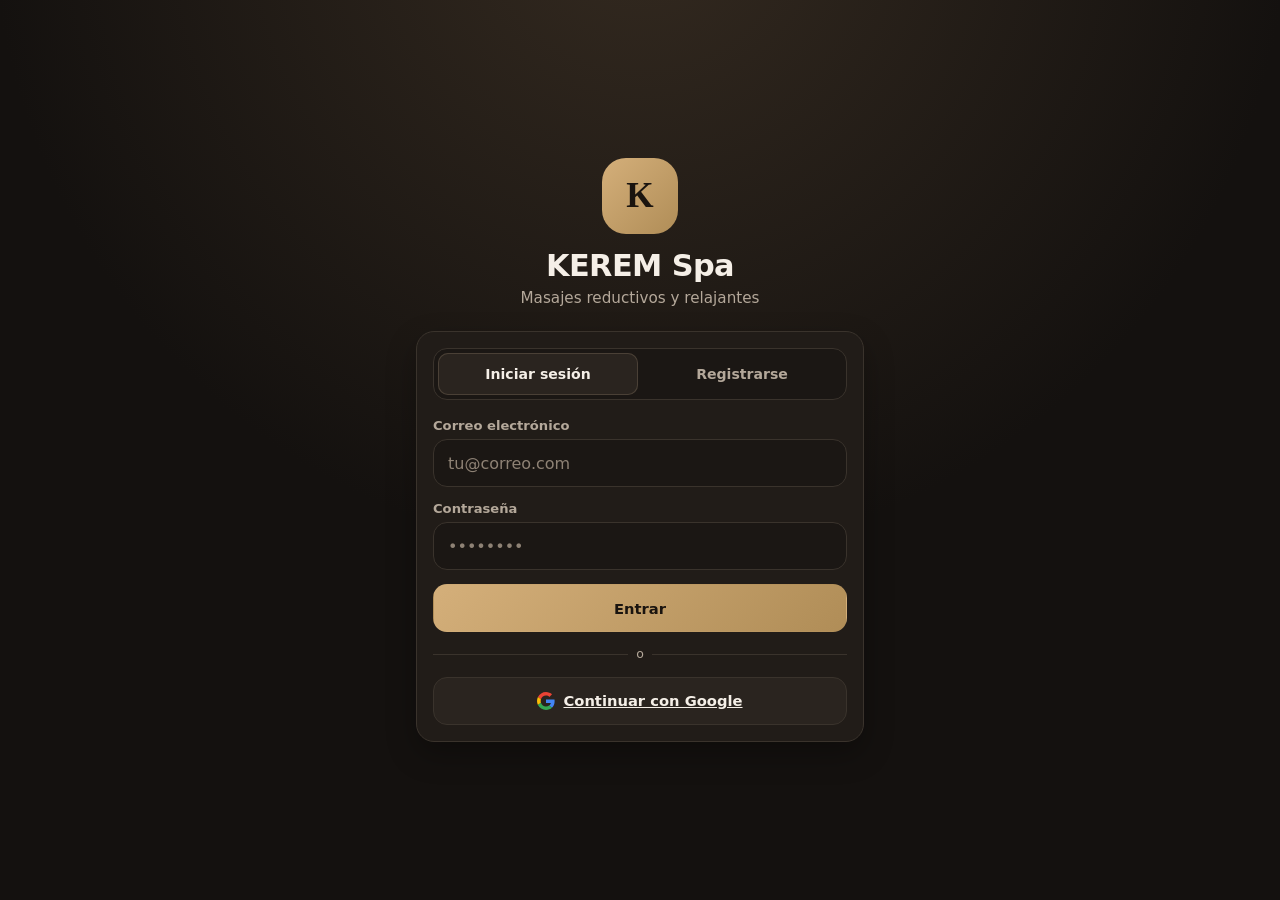
==== static/index.html @ d8e139bd "Initial KEREM Spa PWA: FastAPI, Supabase-ready, Vercel config, PWA UI" ====
<!doctype html>
<html lang="es">
<head>
  <meta charset="utf-8" />
  <meta name="viewport" content="width=device-width, initial-scale=1, viewport-fit=cover" />
  <meta name="theme-color" content="#14110f" />
  <meta name="apple-mobile-web-app-capable" content="yes" />
  <meta name="apple-mobile-web-app-status-bar-style" content="black-translucent" />
  <meta name="apple-mobile-web-app-title" content="KEREM Spa" />
  <title>KEREM Spa</title>
  <link rel="manifest" href="/static/manifest.json" />
  <link rel="icon" href="/static/icons/icon-192.svg" type="image/svg+xml" />
  <link rel="apple-touch-icon" href="/static/icons/icon-192.svg" />
  <link rel="stylesheet" href="/static/styles.css?v=20261125a" />
</head>
<body>
  <!-- AUTH -->
  <section id="authView" class="auth-wrap">
    <div class="auth-logo">K</div>
    <h1 class="auth-title">KEREM Spa</h1>
    <p class="auth-sub">Masajes reductivos y relajantes</p>

    <div class="card">
      <div class="seg">
        <button id="tabLogin" class="seg-btn active" type="button">Iniciar sesión</button>
        <button id="tabRegister" class="seg-btn" type="button">Registrarse</button>
      </div>

      <form id="loginForm" novalidate>
        <div class="field">
          <label class="label" for="loginEmail">Correo electrónico</label>
          <input id="loginEmail" name="email" type="email" class="input" autocomplete="email" required placeholder="tu@correo.com" />
        </div>
        <div class="field">
          <label class="label" for="loginPassword">Contraseña</label>
          <input id="loginPassword" name="password" type="password" class="input" autocomplete="current-password" required placeholder="••••••••" />
        </div>
        <button type="submit" class="btn btn-brand btn-block">Entrar</button>
        <p id="loginError" class="small hidden" style="color:var(--danger);margin-top:10px;"></p>
        <div class="flex items-center gap-2" style="margin:14px 0;">
          <div style="flex:1;height:1px;background:var(--line);"></div>
          <span class="small muted">o</span>
          <div style="flex:1;height:1px;background:var(--line);"></div>
        </div>
        <a id="googleLoginBtn" href="/auth/google" class="btn btn-ghost btn-block">
          <svg width="18" height="18" viewBox="0 0 48 48" aria-hidden="true"><path fill="#EA4335" d="M24 9.5c3.54 0 6.71 1.22 9.21 3.6l6.85-6.85C35.9 2.38 30.47 0 24 0 14.62 0 6.51 5.38 2.56 13.22l7.98 6.19C12.43 13.72 17.74 9.5 24 9.5z"/><path fill="#4285F4" d="M46.98 24.55c0-1.57-.15-3.09-.38-4.55H24v9.02h12.94c-.58 2.96-2.26 5.48-4.78 7.18l7.73 6c4.51-4.18 7.09-10.36 7.09-17.65z"/><path fill="#FBBC05" d="M10.53 28.59c-.48-1.45-.76-2.99-.76-4.59s.27-3.14.76-4.59l-7.98-6.19C.92 16.46 0 20.12 0 24c0 3.88.92 7.54 2.56 10.78l7.97-6.19z"/><path fill="#34A853" d="M24 48c6.48 0 11.93-2.13 15.89-5.81l-7.73-6c-2.15 1.45-4.92 2.3-8.16 2.3-6.26 0-11.57-4.22-13.47-9.91l-7.98 6.19C6.51 42.62 14.62 48 24 48z"/></svg>
          Continuar con Google
        </a>
      </form>

      <form id="registerForm" class="hidden" novalidate>
        <div class="field">
          <label class="label" for="regName">Nombre completo</label>
          <input id="regName" name="full_name" class="input" required minlength="2" placeholder="Tu nombre" />
        </div>
        <div class="field">
          <label class="label" for="regEmail">Correo electrónico</label>
          <input id="regEmail" name="email" type="email" class="input" required placeholder="tu@correo.com" />
        </div>
        <div class="field">
          <label class="label" for="regPhone">Teléfono (opcional)</label>
          <input id="regPhone" name="phone" type="tel" class="input" placeholder="+52..." />
        </div>
        <div class="field">
          <label class="label" for="regPassword">Contraseña</label>
          <input id="regPassword" name="password" type="password" class="input" required minlength="8" placeholder="Mínimo 8 caracteres" />
        </div>
        <button type="submit" class="btn btn-brand btn-block">Crear cuenta</button>
        <p id="registerError" class="small hidden" style="color:var(--danger);margin-top:10px;"></p>
        <div class="flex items-center gap-2" style="margin:14px 0;">
          <div style="flex:1;height:1px;background:var(--line);"></div>
          <span class="small muted">o</span>
          <div style="flex:1;height:1px;background:var(--line);"></div>
        </div>
        <a href="/auth/google" class="btn btn-ghost btn-block">
          <svg width="18" height="18" viewBox="0 0 48 48" aria-hidden="true"><path fill="#EA4335" d="M24 9.5c3.54 0 6.71 1.22 9.21 3.6l6.85-6.85C35.9 2.38 30.47 0 24 0 14.62 0 6.51 5.38 2.56 13.22l7.98 6.19C12.43 13.72 17.74 9.5 24 9.5z"/><path fill="#4285F4" d="M46.98 24.55c0-1.57-.15-3.09-.38-4.55H24v9.02h12.94c-.58 2.96-2.26 5.48-4.78 7.18l7.73 6c4.51-4.18 7.09-10.36 7.09-17.65z"/><path fill="#FBBC05" d="M10.53 28.59c-.48-1.45-.76-2.99-.76-4.59s.27-3.14.76-4.59l-7.98-6.19C.92 16.46 0 20.12 0 24c0 3.88.92 7.54 2.56 10.78l7.97-6.19z"/><path fill="#34A853" d="M24 48c6.48 0 11.93-2.13 15.89-5.81l-7.73-6c-2.15 1.45-4.92 2.3-8.16 2.3-6.26 0-11.57-4.22-13.47-9.91l-7.98 6.19C6.51 42.62 14.62 48 24 48z"/></svg>
          Continuar con Google
        </a>
      </form>
    </div>
  </section>

  <!-- CLIENT APP -->
  <section id="clientView" class="hidden">
    <div class="app-shell">
      <header class="topbar">
        <div class="brand-mark">
          <div class="brand-icon">K</div>
          <div>
            <p class="brand-title">KEREM Spa</p>
            <p id="clientName" class="brand-sub">Bienvenida</p>
          </div>
        </div>
        <div class="flex gap-2 items-center">
          <div class="notif-wrap">
            <button id="notifBtn" class="icon-btn" type="button" aria-label="Notificaciones">
              <svg viewBox="0 0 24 24" fill="none" stroke="currentColor" stroke-width="2" stroke-linecap="round" stroke-linejoin="round"><path d="M6 8a6 6 0 0 1 12 0c0 7 3 9 3 9H3s3-2 3-9"/><path d="M10.3 21a1.94 1.94 0 0 0 3.4 0"/></svg>
              <span id="notifBadge" class="notif-badge hidden">0</span>
            </button>
            <div id="notifPanel" class="notif-panel hidden">
              <div class="notif-head">
                <span>Notificaciones</span>
                <button id="notifReadAll" class="small" style="color:var(--brand);">Marcar leídas</button>
              </div>
              <div id="notifList" class="notif-list"></div>
            </div>
          </div>
          <button id="logoutBtn" class="icon-btn" type="button" aria-label="Cerrar sesión">
            <svg viewBox="0 0 24 24" fill="none" stroke="currentColor" stroke-width="2" stroke-linecap="round" stroke-linejoin="round"><path d="M9 21H5a2 2 0 0 1-2-2V5a2 2 0 0 1 2-2h4"/><polyline points="16 17 21 12 16 7"/><line x1="21" y1="12" x2="9" y2="12"/></svg>
          </button>
        </div>
      </header>

      <div id="offlineBar" class="offline-bar">Sin conexión. Puedes consultar, pero agendar o cancelar requiere internet.</div>

      <main>
        <section id="tabBook" class="screen active">
          <div class="card">
            <div class="stepper">
              <div class="step-item active" data-step="1"><span class="step-dot" id="stepDot1">1</span><span class="step-label">Servicio</span></div>
              <div class="step-line" id="stepLine1"></div>
              <div class="step-item" data-step="2"><span class="step-dot" id="stepDot2">2</span><span class="step-label">Fecha y hora</span></div>
              <div class="step-line" id="stepLine2"></div>
              <div class="step-item" data-step="3"><span class="step-dot" id="stepDot3">3</span><span class="step-label">Confirmar</span></div>
            </div>

            <div id="wStep1">
              <h2 class="section-title">Elige tu servicio</h2>
              <div id="serviceList"></div>
              <p id="step1Hint" class="small hidden" style="color:var(--danger);margin-top:10px;">Selecciona un servicio para continuar.</p>
              <button type="button" id="nextBtn1" class="btn btn-brand btn-block mt-4" disabled>Continuar</button>
            </div>

            <div id="wStep2" class="hidden">
              <h2 class="section-title">Fecha y hora</h2>
              <div class="field">
                <label class="label" for="dateInput">Fecha</label>
                <input type="date" id="dateInput" class="input" />
              </div>
              <div id="slotsGrid" class="slots-grid"></div>
              <p id="slotHint" class="small muted mt-3 hidden">Cargando horarios…</p>
              <p id="step2Hint" class="small hidden" style="color:var(--danger);margin-top:10px;">Selecciona un horario para continuar.</p>
              <div class="flex gap-2 mt-4">
                <button type="button" id="backBtn2" class="btn btn-ghost" style="flex:1;">Atrás</button>
                <button type="button" id="nextBtn2" class="btn btn-brand" style="flex:1;" disabled>Continuar</button>
              </div>
            </div>

            <div id="wStep3" class="hidden">
              <h2 class="section-title">Confirmar cita</h2>
              <div id="confirmSummary" class="list-card" style="margin:0;"></div>
              <div class="flex gap-2 mt-4">
                <button type="button" id="backBtn3" class="btn btn-ghost" style="flex:1;">Atrás</button>
                <button type="button" id="bookBtn" class="btn btn-brand" style="flex:1;">Confirmar cita</button>
              </div>
            </div>
          </div>
        </section>

        <section id="tabAppointments" class="screen">
          <div class="card">
            <div class="section-head">
              <h2 class="section-title">Mis citas</h2>
              <button id="refreshAppts" class="btn btn-ghost btn-sm" type="button">Actualizar</button>
            </div>
            <div id="myAppointments"></div>
          </div>
        </section>
      </main>
    </div>

    <nav class="bottom-nav" aria-label="Navegación principal">
      <button id="clientTabBook" class="nav-item active" type="button" data-tab="book">
        <svg viewBox="0 0 24 24" fill="none" stroke="currentColor" stroke-width="2" stroke-linecap="round" stroke-linejoin="round"><rect x="3" y="4" width="18" height="18" rx="2"/><line x1="16" y1="2" x2="16" y2="6"/><line x1="8" y1="2" x2="8" y2="6"/><line x1="3" y1="10" x2="21" y2="10"/></svg>
        <span>Agendar</span>
      </button>
      <button id="clientTabAppointments" class="nav-item" type="button" data-tab="appointments">
        <svg viewBox="0 0 24 24" fill="none" stroke="currentColor" stroke-width="2" stroke-linecap="round" stroke-linejoin="round"><path d="M8 6h13"/><path d="M8 12h13"/><path d="M8 18h13"/><path d="M3 6h.01"/><path d="M3 12h.01"/><path d="M3 18h.01"/></svg>
        <span>Mis citas</span>
      </button>
    </nav>
  </section>

  <div id="toast" class="toast" role="status" aria-live="polite"></div>
  <script src="/static/app.js?v=20261125a"></script>
</body>
</html>
---- static/styles.css ----
/* KEREM Spa - PWA dark mobile-first, inspired by Home Staks layout, branded KEREM */
:root {
  color-scheme: dark;
  --bg: #14110f;
  --bg-soft: #1b1714;
  --surface: #211c18;
  --surface-2: #2a241f;
  --surface-3: #332c26;
  --line: #3a332c;
  --line-soft: #4a4036;
  --text: #f5efe7;
  --muted: #b4a89a;
  --muted-2: #8e8275;
  --brand: #d4af7a;
  --brand-dark: #b08d57;
  --brand-soft: rgba(212, 175, 122, 0.14);
  --danger: #ef6b6b;
  --danger-soft: rgba(239, 107, 107, 0.14);
  --success: #5fb38a;
  --success-soft: rgba(95, 179, 138, 0.14);
  --warning: #e0a94f;
  --warning-soft: rgba(224, 169, 79, 0.16);
  --info: #8ea4d2;
  --info-soft: rgba(142, 164, 210, 0.14);
  --shadow: 0 12px 30px rgba(0, 0, 0, 0.28);
  --radius: 18px;
}

*, *::before, *::after { box-sizing: border-box; }
html, body { margin: 0; padding: 0; min-height: 100%; }
body {
  background: radial-gradient(circle at 50% -10%, #342a20 0, var(--bg) 55%);
  color: var(--text);
  font-family: ui-sans-serif, system-ui, -apple-system, "Segoe UI", Roboto, sans-serif;
  -webkit-font-smoothing: antialiased;
  -webkit-tap-highlight-color: transparent;
}
button, input, select, textarea { font: inherit; color: inherit; }
button { cursor: pointer; background: none; border: none; }
button:disabled { opacity: .55; cursor: default; }
a { color: var(--brand); }
:focus-visible { outline: 2px solid var(--brand); outline-offset: 2px; }
[hidden], .hidden { display: none !important; }

.app-shell {
  width: 100%;
  max-width: 560px;
  min-height: 100dvh;
  margin: 0 auto;
  padding: 16px 16px calc(96px + env(safe-area-inset-bottom));
}
.screen { display: none; }
.screen.active { display: block; animation: fade-in .18s ease-out; }
@keyframes fade-in { from { opacity: 0; transform: translateY(4px); } to { opacity: 1; transform: none; } }

.muted { color: var(--muted); }
.small { font-size: .78rem; line-height: 1.3; }
.text-center { text-align: center; }
.font-semibold { font-weight: 600; }
.font-bold { font-weight: 700; }

/* Topbar */
.topbar {
  position: sticky; top: 0; z-index: 30;
  display: flex; align-items: center; justify-content: space-between; gap: 12px;
  padding: calc(8px + env(safe-area-inset-top)) 0 14px;
  background: linear-gradient(to bottom, rgba(20,17,15,.96), rgba(20,17,15,.82) 70%, transparent);
  backdrop-filter: blur(10px);
}
.brand-mark { display: flex; align-items: center; gap: 10px; }
.brand-icon {
  width: 40px; height: 40px; border-radius: 14px; display: grid; place-items: center;
  background: linear-gradient(135deg, var(--brand), var(--brand-dark)); color: #1a140f;
  font-weight: 800; font-size: 1.1rem; font-family: Georgia, serif;
}
.brand-title { margin: 0; font-size: 1.05rem; font-weight: 700; letter-spacing: .02em; }
.brand-sub { margin: 0; font-size: .72rem; color: var(--muted); }
.icon-btn {
  width: 44px; height: 44px; border-radius: 14px; display: inline-grid; place-items: center;
  background: var(--surface); border: 1px solid var(--line); color: var(--text); position: relative;
}
.icon-btn:active { transform: scale(.97); }
.icon-btn svg { width: 20px; height: 20px; }

/* Cards / sheets */
.card {
  background: var(--surface); border: 1px solid var(--line); border-radius: var(--radius);
  padding: 16px; box-shadow: var(--shadow);
}
.card + .card { margin-top: 12px; }
.section-title { margin: 0 0 12px; font-size: 1rem; font-weight: 700; }
.section-head { display: flex; align-items: center; justify-content: space-between; gap: 10px; margin-bottom: 12px; }
.section-head .section-title { margin: 0; }

/* Auth */
.auth-wrap {
  min-height: 100dvh; display: flex; flex-direction: column; justify-content: center;
  padding: max(32px, env(safe-area-inset-top)) 16px max(32px, env(safe-area-inset-bottom));
  max-width: 480px; margin: 0 auto;
}
.auth-logo {
  width: 76px; height: 76px; margin: 0 auto 14px; border-radius: 24px; display: grid; place-items: center;
  background: linear-gradient(135deg, var(--brand), var(--brand-dark)); color: #1a140f;
  font-size: 2.2rem; font-weight: 800; font-family: Georgia, serif;
}
.auth-title { margin: 0; text-align: center; font-size: 1.9rem; font-weight: 700; letter-spacing: -.02em; }
.auth-sub { margin: 6px 0 24px; text-align: center; color: var(--muted); font-size: .95rem; }

/* Inputs */
.field { margin-bottom: 14px; }
.label { display: block; font-size: .82rem; font-weight: 600; color: var(--muted); margin-bottom: 6px; }
.input, select.input, textarea.input {
  width: 100%; min-height: 48px; padding: 12px 14px; border-radius: 14px;
  border: 1px solid var(--line); background: var(--bg-soft); color: var(--text);
  transition: border-color .15s, box-shadow .15s;
}
.input:focus { border-color: var(--brand-dark); box-shadow: 0 0 0 3px rgba(212,175,122,.12); outline: none; }
textarea.input { min-height: 88px; resize: vertical; }
.input::placeholder { color: var(--muted-2); }

/* Buttons */
.btn {
  min-height: 48px; padding: 12px 16px; border-radius: 14px; font-weight: 650; font-size: .92rem;
  display: inline-flex; align-items: center; justify-content: center; gap: 8px;
  border: 1px solid transparent; transition: transform .12s, opacity .15s, background .15s;
}
.btn:active:not(:disabled) { transform: translateY(1px); }
.btn-block { width: 100%; }
.btn-brand { background: linear-gradient(135deg, var(--brand), var(--brand-dark)); color: #1a140f; }
.btn-ghost { background: var(--surface-2); border-color: var(--line); color: var(--text); }
.btn-danger { background: var(--danger-soft); color: #ffb4b4; border-color: rgba(239,107,107,.25); }
.btn-sm { min-height: 38px; padding: 8px 12px; border-radius: 10px; font-size: .8rem; }

.seg {
  display: grid; grid-template-columns: repeat(2,1fr); gap: 4px; padding: 4px;
  background: var(--bg-soft); border: 1px solid var(--line); border-radius: 14px; margin-bottom: 18px;
}
.seg-btn { min-height: 42px; border-radius: 10px; font-size: .88rem; font-weight: 600; color: var(--muted); }
.seg-btn.active { background: var(--surface-2); color: var(--text); box-shadow: inset 0 0 0 1px var(--line-soft); }

/* Chips / filters */
.chip-row { display: flex; gap: 8px; overflow-x: auto; padding-bottom: 4px; margin-bottom: 14px; scrollbar-width: none; }
.chip-row::-webkit-scrollbar { display: none; }
.chip {
  flex: 0 0 auto; min-height: 40px; padding: 8px 14px; border-radius: 999px;
  border: 1px solid var(--line); background: var(--surface); color: var(--muted); font-size: .82rem; font-weight: 600;
}
.chip.active { background: var(--brand-soft); color: var(--brand); border-color: rgba(212,175,122,.35); }

/* Service/slot cards */
.service-card {
  width: 100%; text-align: left; padding: 14px; border-radius: 16px; border: 1px solid var(--line);
  background: var(--bg-soft); display: flex; align-items: center; justify-content: space-between; gap: 12px;
}
.service-card + .service-card { margin-top: 10px; }
.service-card.selected { border-color: var(--brand-dark); background: rgba(212,175,122,.08); }
.service-name { font-weight: 650; margin: 0 0 2px; }
.service-meta { font-size: .8rem; color: var(--muted); margin: 0; }
.service-price { font-weight: 700; color: var(--brand); white-space: nowrap; }

.slots-grid { display: grid; grid-template-columns: repeat(3,1fr); gap: 8px; }
@media (min-width: 480px) { .slots-grid { grid-template-columns: repeat(4,1fr); } }
.slot-btn {
  min-height: 44px; border-radius: 12px; border: 1px solid var(--line); background: var(--bg-soft);
  font-size: .84rem; font-weight: 600; color: var(--text);
}
.slot-btn.active { background: linear-gradient(135deg, var(--brand), var(--brand-dark)); color: #1a140f; border-color: transparent; }

/* Stepper */
.stepper { display: flex; align-items: center; margin-bottom: 18px; }
.step-item { display: flex; flex-direction: column; align-items: center; gap: 6px; flex: 0 0 auto; }
.step-dot {
  width: 30px; height: 30px; border-radius: 999px; border: 1px solid var(--line); background: var(--bg-soft);
  color: var(--muted); display: grid; place-items: center; font-size: .78rem; font-weight: 700;
}
.step-item.active .step-dot { background: linear-gradient(135deg, var(--brand), var(--brand-dark)); color: #1a140f; border-color: transparent; }
.step-item.done .step-dot { background: var(--brand-soft); color: var(--brand); border-color: rgba(212,175,122,.35); }
.step-label { font-size: .68rem; color: var(--muted-2); white-space: nowrap; }
.step-item.active .step-label { color: var(--brand); font-weight: 600; }
.step-line { flex: 1; height: 2px; background: var(--line); margin: 0 8px 18px; border-radius: 2px; }
.step-line.done { background: rgba(212,175,122,.45); }

/* Badges */
.badge { display: inline-flex; align-items: center; padding: 4px 10px; border-radius: 999px; font-size: .7rem; font-weight: 700; letter-spacing: .01em; }
.badge-pending { background: var(--warning-soft); color: #ffd48f; }
.badge-approved { background: var(--success-soft); color: #9fdcc0; }
.badge-cancelled { background: var(--danger-soft); color: #ffb4b4; }
.badge-completed { background: var(--info-soft); color: #b8c9ed; }

/* Appointment/list items */
.list-card {
  background: var(--bg-soft); border: 1px solid var(--line); border-radius: 16px; padding: 14px;
}
.list-card + .list-card { margin-top: 10px; }
.list-row { display: flex; align-items: flex-start; justify-content: space-between; gap: 10px; }
.list-title { margin: 0; font-weight: 650; font-size: .95rem; }
.list-meta { margin: 4px 0 0; color: var(--muted); font-size: .82rem; line-height: 1.4; }
.list-actions { display: flex; flex-wrap: wrap; gap: 8px; margin-top: 12px; }

/* Bottom nav */
.bottom-nav {
  position: fixed; left: 50%; bottom: 0; transform: translateX(-50%);
  width: 100%; max-width: 560px; z-index: 40;
  display: grid; grid-template-columns: repeat(2, 1fr); gap: 6px;
  padding: 10px 16px calc(10px + env(safe-area-inset-bottom));
  background: rgba(20,17,15,.94); backdrop-filter: blur(12px); border-top: 1px solid var(--line);
}
.bottom-nav.three { grid-template-columns: repeat(3, 1fr); }
.nav-item {
  min-height: 56px; border-radius: 14px; color: var(--muted); font-size: .72rem; font-weight: 600;
  display: flex; flex-direction: column; align-items: center; justify-content: center; gap: 4px;
}
.nav-item svg { width: 22px; height: 22px; }
.nav-item.active { color: var(--brand); background: var(--brand-soft); }

/* Notifications */
.notif-wrap { position: relative; }
.notif-badge {
  position: absolute; top: 2px; right: 2px; min-width: 18px; height: 18px; padding: 0 4px;
  border-radius: 999px; background: var(--danger); color: #fff; font-size: 10px; font-weight: 700;
  display: grid; place-items: center; border: 2px solid var(--surface);
}
.notif-panel {
  position: absolute; right: 0; top: calc(100% + 8px); width: min(360px, calc(100vw - 32px));
  background: var(--surface); border: 1px solid var(--line); border-radius: 16px; box-shadow: var(--shadow);
  overflow: hidden; z-index: 50;
}
.notif-head { display: flex; align-items: center; justify-content: space-between; padding: 12px 14px; border-bottom: 1px solid var(--line); font-weight: 650; font-size: .9rem; }
.notif-list { max-height: 320px; overflow-y: auto; }
.notif-item { padding: 12px 14px; border-bottom: 1px solid var(--line); }
.notif-item:last-child { border-bottom: 0; }
.notif-item.unread { background: rgba(212,175,122,.06); }
.notif-title { font-size: .84rem; font-weight: 650; margin: 0; }
.notif-msg { font-size: .8rem; color: var(--muted); margin: 4px 0 0; line-height: 1.35; }
.notif-time { font-size: .7rem; color: var(--muted-2); margin-top: 4px; }

/* Modal/sheet */
.backdrop {
  position: fixed; inset: 0; background: rgba(0,0,0,.55); display: none; align-items: flex-end; justify-content: center;
  z-index: 60; padding: 0;
}
.backdrop.open { display: flex; }
.sheet-modal {
  width: 100%; max-width: 640px; max-height: 92vh; overflow: auto; background: var(--surface);
  border: 1px solid var(--line); border-bottom: 0; border-radius: 22px 22px 0 0; padding: 16px 16px calc(16px + env(safe-area-inset-bottom));
}
@media (min-width: 720px) {
  .backdrop { align-items: center; padding: 20px; }
  .sheet-modal { border-radius: 20px; border-bottom: 1px solid var(--line); max-height: 88vh; }
}
.sheet-handle { width: 42px; height: 4px; background: var(--line-soft); border-radius: 4px; margin: 0 auto 14px; }
.modal-head { display: flex; align-items: center; justify-content: space-between; gap: 10px; margin-bottom: 14px; }
.modal-title { margin: 0; font-size: 1.05rem; font-weight: 700; }
.modal-body { overflow: visible; }
.modal-actions { display: flex; gap: 10px; margin-top: 16px; }
.modal-actions .btn { flex: 1; }

/* Toast / offline */
.toast {
  position: fixed; left: 50%; bottom: calc(88px + env(safe-area-inset-bottom)); transform: translateX(-50%) translateY(16px);
  background: #2d261f; color: var(--text); border: 1px solid var(--line-soft); padding: 12px 16px; border-radius: 14px;
  font-size: .84rem; font-weight: 550; box-shadow: var(--shadow); opacity: 0; pointer-events: none; transition: .2s; z-index: 80;
  max-width: calc(100vw - 32px); text-align: center;
}
.toast.show { opacity: 1; transform: translateX(-50%) translateY(0); }
.offline-bar {
  display: none; margin-bottom: 12px; padding: 10px 12px; border-radius: 12px;
  background: var(--warning-soft); color: #ffd48f; font-size: .8rem; font-weight: 600; text-align: center;
}
.offline-bar.show { display: block; }

.empty-state { padding: 28px 10px; text-align: center; color: var(--muted); }
.empty-icon { font-size: 1.8rem; margin-bottom: 8px; opacity: .8; }
.empty-state p { margin: 0; }
.empty-state .empty-title { color: var(--text); font-weight: 650; margin-bottom: 4px; }

/* Admin layout */
.admin-layout { min-height: 100dvh; }
.admin-sidebar {
  display: none; position: fixed; top: 0; left: 0; bottom: 0; width: 250px; padding: 20px 14px;
  background: #100e0c; border-right: 1px solid var(--line); z-index: 30; flex-direction: column; gap: 6px;
}
.admin-main { padding: 16px 16px calc(96px + env(safe-area-inset-bottom)); max-width: 1100px; margin: 0 auto; }
@media (min-width: 900px) {
  .admin-sidebar { display: flex; }
  .admin-main { margin-left: 250px; padding: 28px 28px 40px; max-width: none; }
  .admin-mobile-nav { display: none !important; }
  .admin-topbar { padding-left: 0; }
}
.side-brand { display: flex; align-items: center; gap: 10px; padding: 4px 8px 18px; border-bottom: 1px solid var(--line); margin-bottom: 8px; }
.side-link {
  width: 100%; text-align: left; padding: 11px 12px; border-radius: 12px; color: var(--muted); font-weight: 600; font-size: .9rem;
}
.side-link:hover { background: var(--surface); color: var(--text); }
.side-link.active { background: var(--brand-soft); color: var(--brand); }
.side-spacer { flex: 1; }
.admin-mobile-nav { grid-template-columns: repeat(3,1fr); }

.table-wrap { overflow-x: auto; }
.grid-2 { display: grid; gap: 12px; }
@media (min-width: 700px) { .grid-2 { grid-template-columns: repeat(2,1fr); } }
.detail-grid { display: grid; grid-template-columns: repeat(2,1fr); gap: 8px; }
.detail-cell { background: var(--bg-soft); border: 1px solid var(--line); border-radius: 12px; padding: 10px; }
.detail-lbl { font-size: .68rem; color: var(--muted-2); text-transform: uppercase; letter-spacing: .04em; }
.detail-val { font-size: .88rem; font-weight: 650; margin-top: 2px; }
.divider { height: 1px; background: var(--line); margin: 16px 0; }
.check-row { display: flex; align-items: center; gap: 8px; font-size: .86rem; color: var(--muted); margin: 6px 0; }
.check-row input { width: 18px; height: 18px; accent-color: var(--brand); }

/* Utility */
.mt-2 { margin-top: 8px; } .mt-3 { margin-top: 12px; } .mt-4 { margin-top: 16px; } .mb-0 { margin-bottom: 0; }
.w-full { width: 100%; } .flex { display: flex; } .gap-2 { gap: 8px; } .items-center { align-items: center; } .justify-between { justify-content: space-between; }
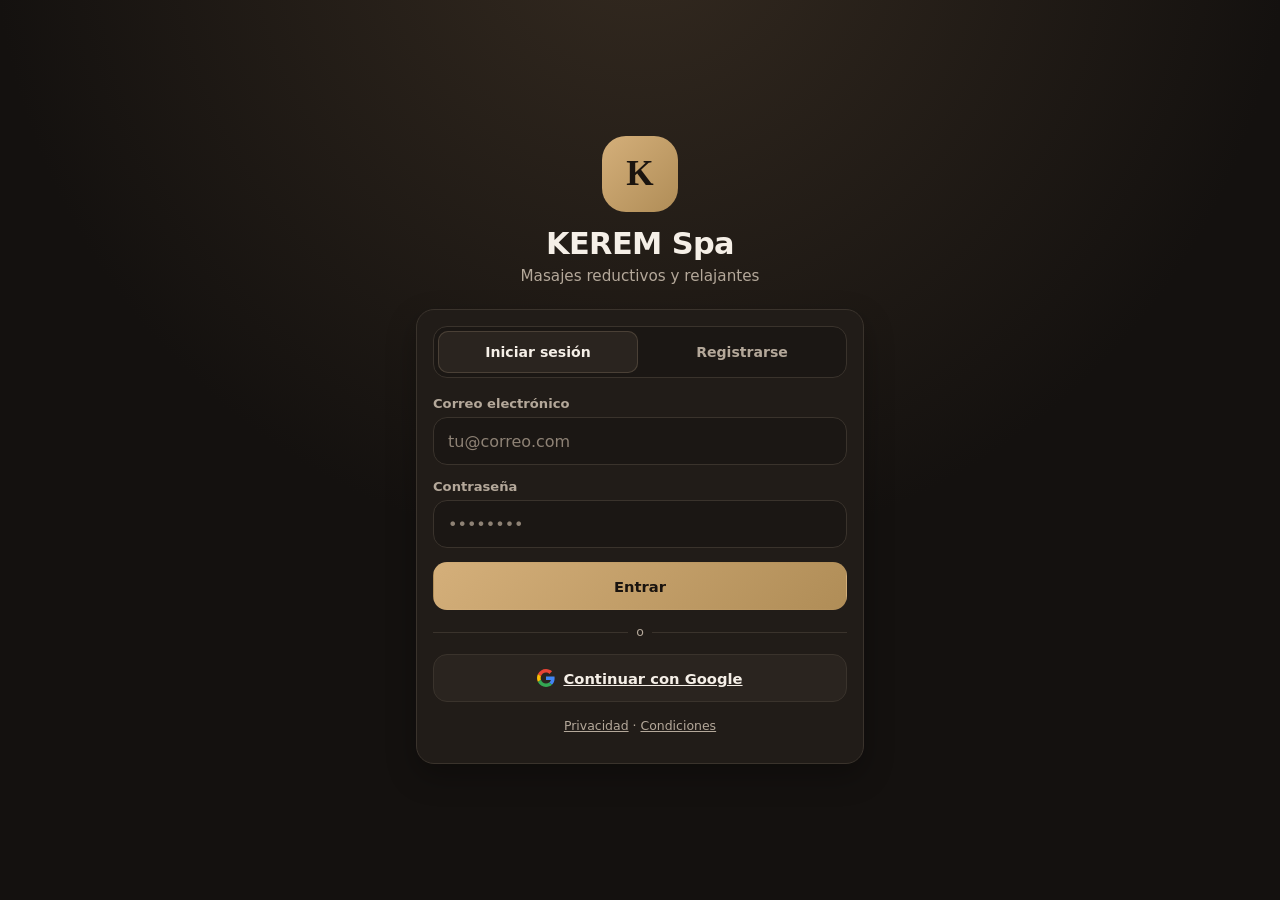
==== commit ca5b6359: "Add privacy policy and terms pages for Google OAuth" ====
--- a/static/index.html
+++ b/static/index.html
@@ -77,6 +77,11 @@
           Continuar con Google
         </a>
       </form>
+      <p class="small muted text-center mt-4" style="margin-top:16px;">
+        <a href="/privacy" style="color:var(--muted);text-decoration:underline;">Privacidad</a>
+        ·
+        <a href="/terms" style="color:var(--muted);text-decoration:underline;">Condiciones</a>
+      </p>
     </div>
   </section>
 
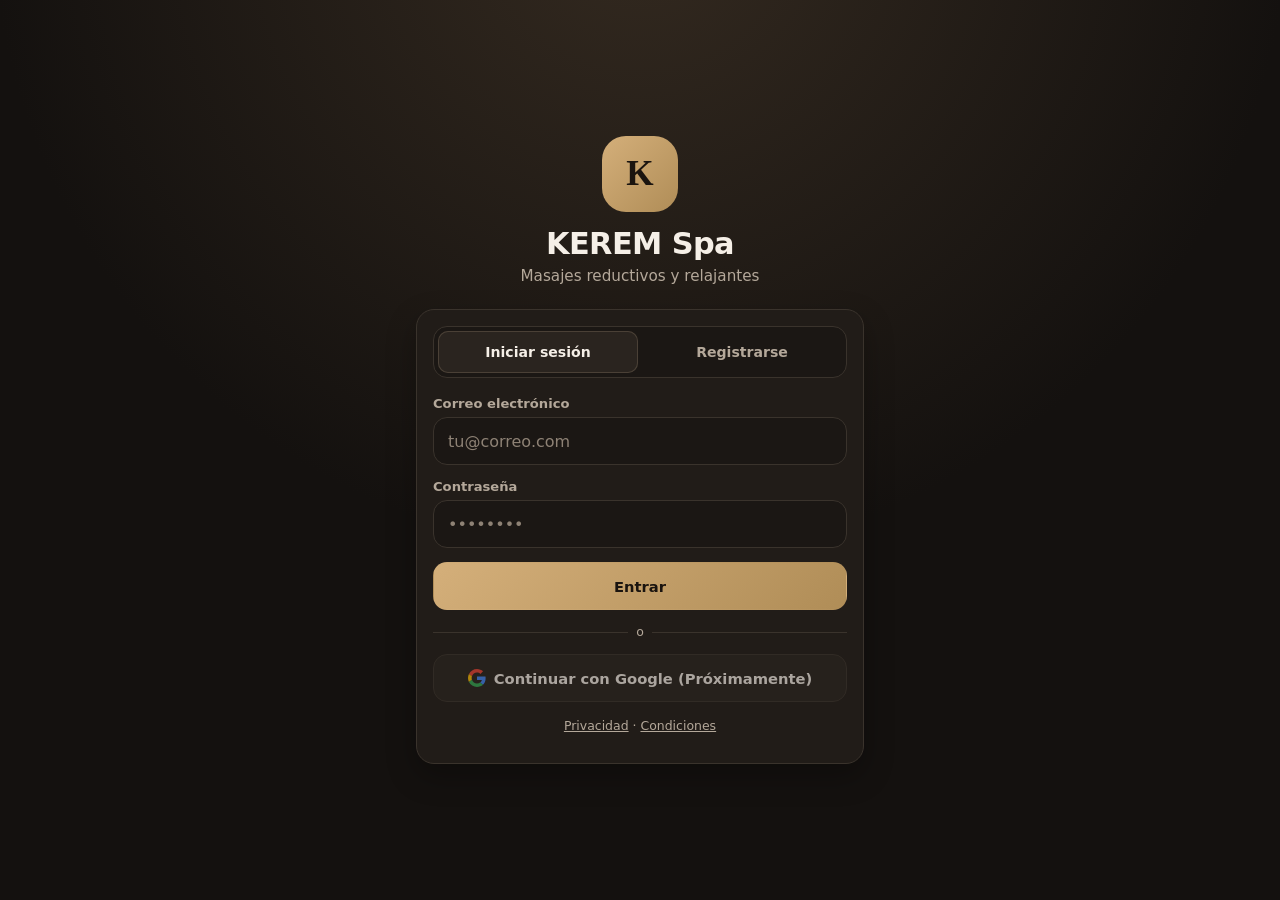
==== commit 5edd4dd8: "Disable Google login button as coming soon" ====
--- a/static/index.html
+++ b/static/index.html
@@ -11,7 +11,7 @@
   <link rel="manifest" href="/static/manifest.json" />
   <link rel="icon" href="/static/icons/icon-192.svg" type="image/svg+xml" />
   <link rel="apple-touch-icon" href="/static/icons/icon-192.svg" />
-  <link rel="stylesheet" href="/static/styles.css?v=20261125a" />
+  <link rel="stylesheet" href="/static/styles.css?v=20261125e" />
 </head>
 <body>
   <!-- AUTH -->
@@ -42,10 +42,10 @@
           <span class="small muted">o</span>
           <div style="flex:1;height:1px;background:var(--line);"></div>
         </div>
-        <a id="googleLoginBtn" href="/auth/google" class="btn btn-ghost btn-block">
+        <button type="button" class="btn btn-ghost btn-block" disabled aria-disabled="true" title="Próximamente" style="opacity:.65;cursor:not-allowed;">
           <svg width="18" height="18" viewBox="0 0 48 48" aria-hidden="true"><path fill="#EA4335" d="M24 9.5c3.54 0 6.71 1.22 9.21 3.6l6.85-6.85C35.9 2.38 30.47 0 24 0 14.62 0 6.51 5.38 2.56 13.22l7.98 6.19C12.43 13.72 17.74 9.5 24 9.5z"/><path fill="#4285F4" d="M46.98 24.55c0-1.57-.15-3.09-.38-4.55H24v9.02h12.94c-.58 2.96-2.26 5.48-4.78 7.18l7.73 6c4.51-4.18 7.09-10.36 7.09-17.65z"/><path fill="#FBBC05" d="M10.53 28.59c-.48-1.45-.76-2.99-.76-4.59s.27-3.14.76-4.59l-7.98-6.19C.92 16.46 0 20.12 0 24c0 3.88.92 7.54 2.56 10.78l7.97-6.19z"/><path fill="#34A853" d="M24 48c6.48 0 11.93-2.13 15.89-5.81l-7.73-6c-2.15 1.45-4.92 2.3-8.16 2.3-6.26 0-11.57-4.22-13.47-9.91l-7.98 6.19C6.51 42.62 14.62 48 24 48z"/></svg>
-          Continuar con Google
-        </a>
+          Continuar con Google (Próximamente)
+        </button>
       </form>
 
       <form id="registerForm" class="hidden" novalidate>
@@ -72,10 +72,10 @@
           <span class="small muted">o</span>
           <div style="flex:1;height:1px;background:var(--line);"></div>
         </div>
-        <a href="/auth/google" class="btn btn-ghost btn-block">
+        <button type="button" class="btn btn-ghost btn-block" disabled aria-disabled="true" title="Próximamente" style="opacity:.65;cursor:not-allowed;">
           <svg width="18" height="18" viewBox="0 0 48 48" aria-hidden="true"><path fill="#EA4335" d="M24 9.5c3.54 0 6.71 1.22 9.21 3.6l6.85-6.85C35.9 2.38 30.47 0 24 0 14.62 0 6.51 5.38 2.56 13.22l7.98 6.19C12.43 13.72 17.74 9.5 24 9.5z"/><path fill="#4285F4" d="M46.98 24.55c0-1.57-.15-3.09-.38-4.55H24v9.02h12.94c-.58 2.96-2.26 5.48-4.78 7.18l7.73 6c4.51-4.18 7.09-10.36 7.09-17.65z"/><path fill="#FBBC05" d="M10.53 28.59c-.48-1.45-.76-2.99-.76-4.59s.27-3.14.76-4.59l-7.98-6.19C.92 16.46 0 20.12 0 24c0 3.88.92 7.54 2.56 10.78l7.97-6.19z"/><path fill="#34A853" d="M24 48c6.48 0 11.93-2.13 15.89-5.81l-7.73-6c-2.15 1.45-4.92 2.3-8.16 2.3-6.26 0-11.57-4.22-13.47-9.91l-7.98 6.19C6.51 42.62 14.62 48 24 48z"/></svg>
-          Continuar con Google
-        </a>
+          Continuar con Google (Próximamente)
+        </button>
       </form>
       <p class="small muted text-center mt-4" style="margin-top:16px;">
         <a href="/privacy" style="color:var(--muted);text-decoration:underline;">Privacidad</a>
--- a/static/styles.css
+++ b/static/styles.css
@@ -64,8 +64,7 @@
   position: sticky; top: 0; z-index: 30;
   display: flex; align-items: center; justify-content: space-between; gap: 12px;
   padding: calc(8px + env(safe-area-inset-top)) 0 14px;
-  background: linear-gradient(to bottom, rgba(20,17,15,.96), rgba(20,17,15,.82) 70%, transparent);
-  backdrop-filter: blur(10px);
+  background: linear-gradient(to bottom, rgba(20,17,15,.98), rgba(20,17,15,.92) 70%, rgba(20,17,15,0));
 }
 .brand-mark { display: flex; align-items: center; gap: 10px; }
 .brand-icon {
@@ -221,9 +220,17 @@
   display: grid; place-items: center; border: 2px solid var(--surface);
 }
 .notif-panel {
-  position: absolute; right: 0; top: calc(100% + 8px); width: min(360px, calc(100vw - 32px));
+  position: fixed; inset: calc(64px + env(safe-area-inset-top, 0px)) 12px auto 12px;
+  width: auto; max-width: 420px; margin: 0 auto; box-sizing: border-box;
   background: var(--surface); border: 1px solid var(--line); border-radius: 16px; box-shadow: var(--shadow);
-  overflow: hidden; z-index: 50;
+  overflow: hidden; z-index: 90; max-height: calc(100dvh - 88px - env(safe-area-inset-top, 0px));
+}
+.notif-panel .notif-list { max-height: calc(100dvh - 150px - env(safe-area-inset-top, 0px)); }
+@media (min-width: 640px) {
+  .notif-panel {
+    position: absolute; left: auto; right: 0; top: calc(100% + 8px);
+    width: min(360px, calc(100vw - 32px)); max-width: none; margin: 0;
+  }
 }
 .notif-head { display: flex; align-items: center; justify-content: space-between; padding: 12px 14px; border-bottom: 1px solid var(--line); font-weight: 650; font-size: .9rem; }
 .notif-list { max-height: 320px; overflow-y: auto; }
@@ -231,7 +238,7 @@
 .notif-item:last-child { border-bottom: 0; }
 .notif-item.unread { background: rgba(212,175,122,.06); }
 .notif-title { font-size: .84rem; font-weight: 650; margin: 0; }
-.notif-msg { font-size: .8rem; color: var(--muted); margin: 4px 0 0; line-height: 1.35; }
+.notif-msg { font-size: .8rem; color: var(--muted); margin: 4px 0 0; line-height: 1.35; overflow-wrap: anywhere; word-break: break-word; }
 .notif-time { font-size: .7rem; color: var(--muted-2); margin-top: 4px; }
 
 /* Modal/sheet */
